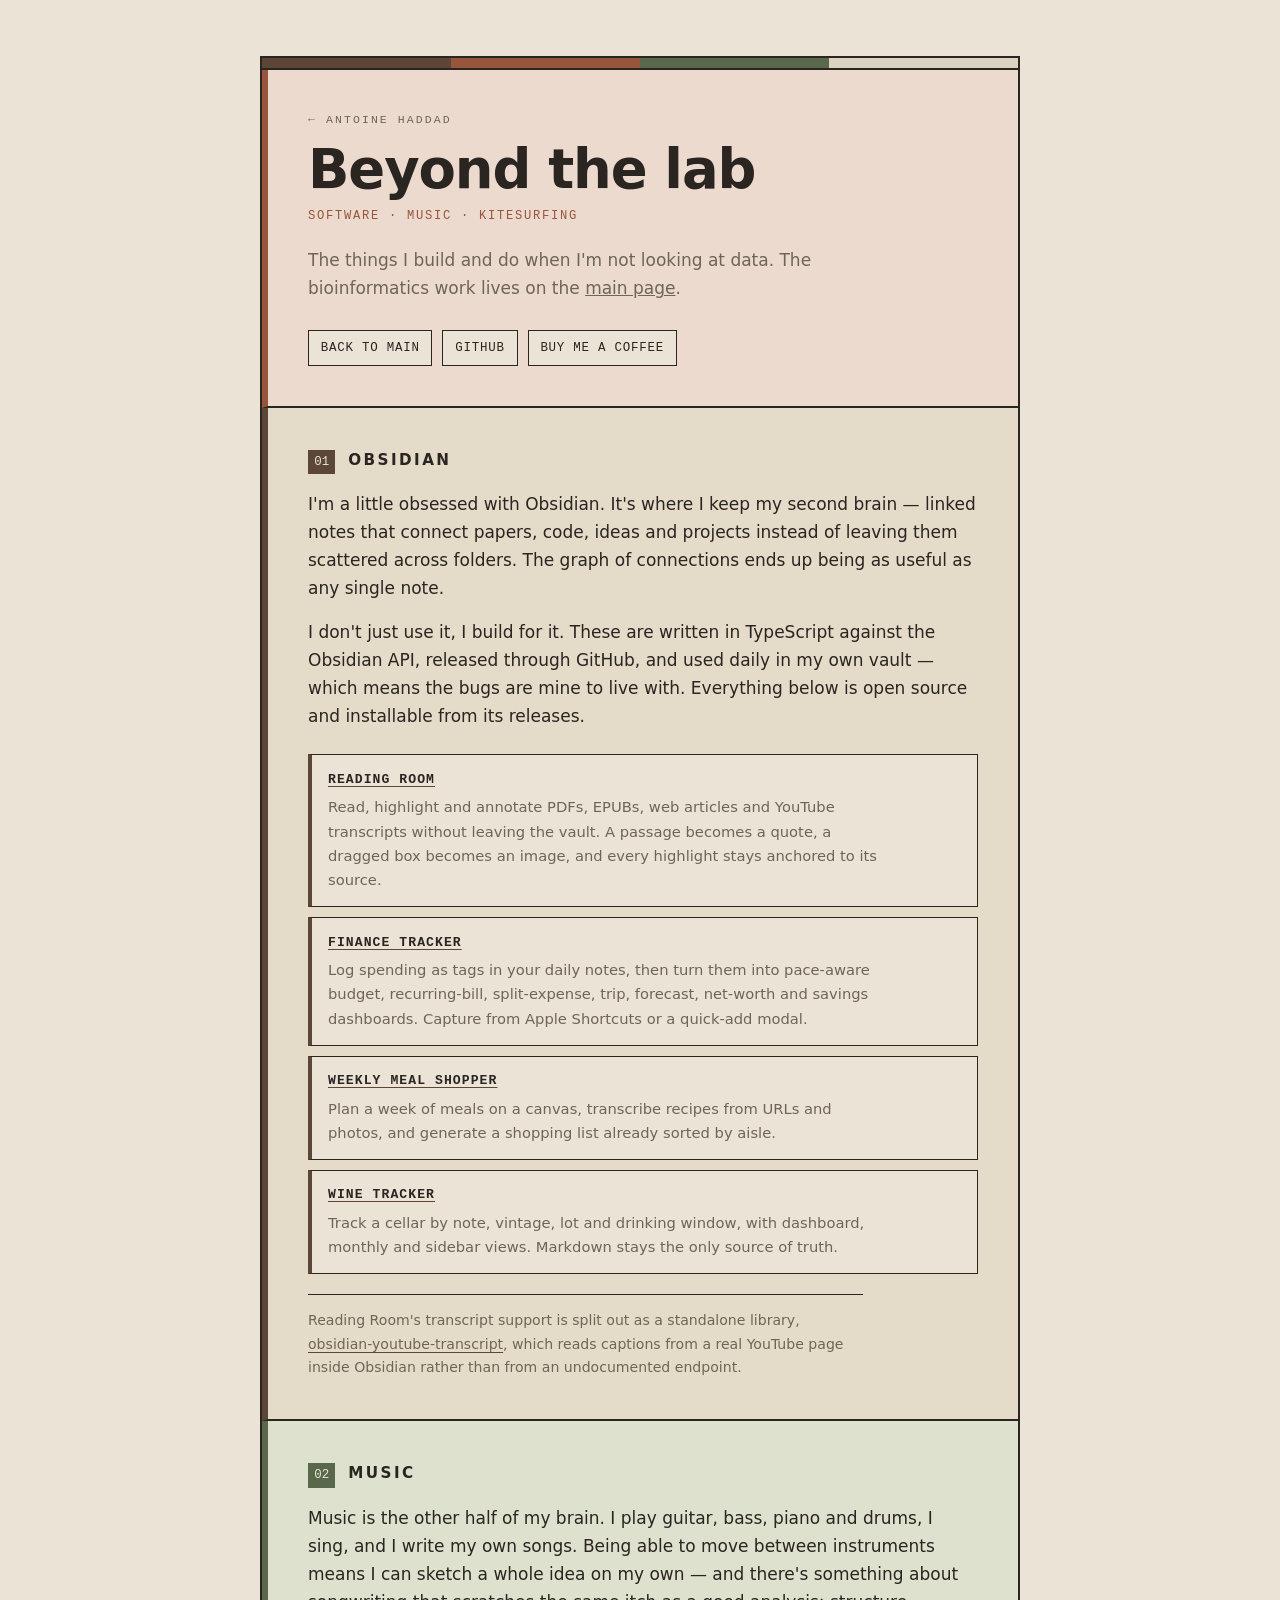
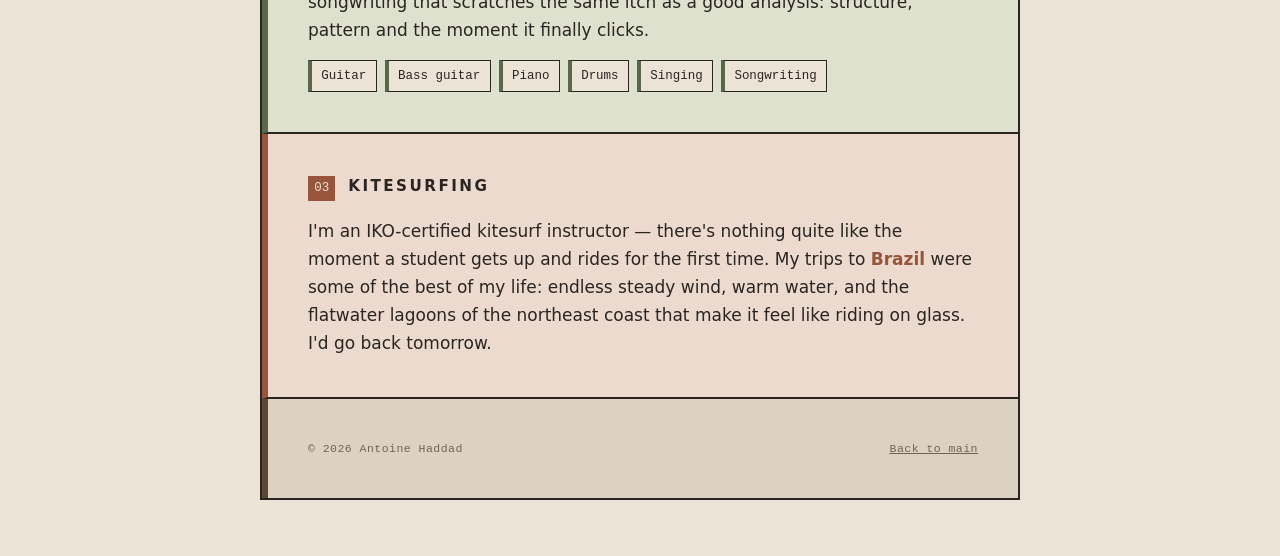
==== beyond.html @ 84c00484 "Refocus the site on bioinformatics for employers The landing page now leads with the work an employe" ====
<!DOCTYPE html>
<html lang="en">
<head>
  <meta charset="UTF-8" />
  <meta name="viewport" content="width=device-width, initial-scale=1.0" />
  <title>Beyond the lab — Antoine Haddad</title>
  <meta name="description" content="Antoine Haddad's Obsidian plugins, music and kitesurfing." />
  <meta name="author" content="Antoine Haddad" />

  <meta property="og:title" content="Beyond the lab — Antoine Haddad" />
  <meta property="og:description" content="Obsidian plugins, music and kitesurfing." />
  <meta property="og:type" content="website" />
  <meta property="og:url" content="https://antoinejhaddad.com/beyond.html" />

  <link rel="icon" type="image/svg+xml" href="favicon.svg" />
  <link rel="stylesheet" href="styles.css" />
</head>
<body>
  <main class="frame">

    <div class="palette" aria-hidden="true">
      <span style="background:var(--brown)"></span>
      <span style="background:var(--rust)"></span>
      <span style="background:var(--green)"></span>
      <span style="background:var(--paper-2)"></span>
    </div>

    <!-- ===== HERO ===== -->
    <header class="hero">
      <div class="hero-grid">
        <div class="hero-text">
          <p class="eyebrow"><a href="index.html">← Antoine Haddad</a></p>
          <h1>Beyond&nbsp;the&nbsp;lab</h1>
          <p class="role">Software · Music · Kitesurfing</p>
          <p class="lede">
            The things I build and do when I'm not looking at data. The
            bioinformatics work lives on the <a href="index.html">main
            page</a>.
          </p>

          <nav class="chips" aria-label="Links">
            <a class="chip" href="index.html">Back to main</a>
            <a class="chip" href="https://github.com/arangutambo" target="_blank" rel="noopener">GitHub</a>
            <a class="chip" href="https://buymeacoffee.com/tonyhad" target="_blank" rel="noopener">Buy Me a Coffee</a>
          </nav>
        </div>
      </div>
    </header>

    <!-- ===== OBSIDIAN ===== -->
    <section class="section">
      <div class="section-head">
        <span class="index">01</span>
        <h2>Obsidian</h2>
      </div>
      <p>
        I'm a little obsessed with Obsidian. It's where I keep my second
        brain — linked notes that connect papers, code, ideas and projects
        instead of leaving them scattered across folders. The graph of
        connections ends up being as useful as any single note.
      </p>
      <p>
        I don't just use it, I build for it. These are written in TypeScript
        against the Obsidian API, released through GitHub, and used daily in my
        own vault — which means the bugs are mine to live with. Everything
        below is open source and installable from its releases.
      </p>

      <ul class="plugins" aria-label="Obsidian plugins I've built">
        <li class="plugin">
          <h3><a href="https://github.com/arangutambo/democratised-read-it-later" target="_blank" rel="noopener">Reading Room</a></h3>
          <p>
            Read, highlight and annotate PDFs, EPUBs, web articles and YouTube
            transcripts without leaving the vault. A passage becomes a quote, a
            dragged box becomes an image, and every highlight stays anchored to
            its source.
          </p>
        </li>
        <li class="plugin">
          <h3><a href="https://github.com/arangutambo/finance-tracker" target="_blank" rel="noopener">Finance Tracker</a></h3>
          <p>
            Log spending as tags in your daily notes, then turn them into
            pace-aware budget, recurring-bill, split-expense, trip, forecast,
            net-worth and savings dashboards. Capture from Apple Shortcuts or a
            quick-add modal.
          </p>
        </li>
        <li class="plugin">
          <h3><a href="https://github.com/arangutambo/weekly-meal-shopper" target="_blank" rel="noopener">Weekly Meal Shopper</a></h3>
          <p>
            Plan a week of meals on a canvas, transcribe recipes from URLs and
            photos, and generate a shopping list already sorted by aisle.
          </p>
        </li>
        <li class="plugin">
          <h3><a href="https://github.com/arangutambo/wine-tracker" target="_blank" rel="noopener">Wine Tracker</a></h3>
          <p>
            Track a cellar by note, vintage, lot and drinking window, with
            dashboard, monthly and sidebar views. Markdown stays the only
            source of truth.
          </p>
        </li>
      </ul>

      <p class="aside">
        Reading Room's transcript support is split out as a standalone library,
        <a href="https://github.com/arangutambo/obsidian-youtube-transcript" target="_blank" rel="noopener">obsidian-youtube-transcript</a>,
        which reads captions from a real YouTube page inside Obsidian rather
        than from an undocumented endpoint.
      </p>
    </section>

    <!-- ===== MUSIC ===== -->
    <section class="section">
      <div class="section-head">
        <span class="index">02</span>
        <h2>Music</h2>
      </div>
      <p>
        Music is the other half of my brain. I play guitar, bass, piano and
        drums, I sing, and I write my own songs. Being able to move between
        instruments means I can sketch a whole idea on my own — and there's
        something about songwriting that scratches the same itch as a good
        analysis: structure, pattern and the moment it finally clicks.
      </p>

      <ul class="tags" aria-label="Instruments and music">
        <li>Guitar</li>
        <li>Bass guitar</li>
        <li>Piano</li>
        <li>Drums</li>
        <li>Singing</li>
        <li>Songwriting</li>
      </ul>
    </section>

    <!-- ===== KITESURFING ===== -->
    <section class="section">
      <div class="section-head">
        <span class="index">03</span>
        <h2>Kitesurfing</h2>
      </div>
      <p>
        I'm an IKO-certified kitesurf instructor — there's nothing quite like
        the moment a student gets up and rides for the first time. My trips to
        <strong>Brazil</strong> were some of the best of my life: endless
        steady wind, warm water, and the flatwater lagoons of the northeast
        coast that make it feel like riding on glass. I'd go back tomorrow.
      </p>
    </section>

    <footer class="foot">
      <span>© <span id="year">2026</span> Antoine Haddad</span>
      <span><a href="index.html">Back to main</a></span>
    </footer>

  </main>

  <script>
    document.getElementById('year').textContent = new Date().getFullYear();
  </script>
</body>
</html>
---- styles.css ----
/* =========================================================
   Antoine Haddad — palette drawn from a eucalyptus trunk:
   muddy browns, browny reds and muted forest greens
   Minimalist, squared edges, no rounded corners, no shadows.
   ========================================================= */

:root {
  --paper:    #EAE3D6;  /* pale bark / background      */
  --paper-2:  #DCD2C1;  /* second tone / fills         */
  --ink:      #2A2521;  /* warm near-black text & lines*/
  --muted:    #6E6557;  /* secondary text              */
  --brown:    #5C4736;  /* muddy brown                 */
  --rust:     #97553B;  /* browny red                  */
  --green:    #59684B;  /* muted forest green          */
  --border:   #2A2521;

  --mono: ui-monospace, SFMono-Regular, "SF Mono", Menlo, Consolas, "Liberation Mono", monospace;
  --sans: system-ui, -apple-system, "Segoe UI", Roboto, Helvetica, Arial, sans-serif;
}

* { box-sizing: border-box; }

html { -webkit-text-size-adjust: 100%; }

body {
  margin: 0;
  padding: clamp(16px, 5vw, 56px);
  background: var(--paper);
  color: var(--ink);
  font-family: var(--sans);
  font-size: 17px;
  line-height: 1.65;
  -webkit-font-smoothing: antialiased;
}

::selection { background: var(--rust); color: var(--paper); }

a { color: inherit; }

/* ---- outer frame ---- */
.frame {
  max-width: 760px;
  margin: 0 auto;
  border: 2px solid var(--border);
  background: var(--paper);
}

/* ---- palette strip ---- */
.palette {
  display: flex;
  height: 12px;
  border-bottom: 2px solid var(--border);
}
.palette span { flex: 1; }

/* ---- shared section padding ---- */
.hero,
.section,
.foot { padding: clamp(22px, 4vw, 40px); }

/* ---- hero ---- */
.hero {
  --accent: var(--rust);
  --tint: #ECDACF;
  background: var(--tint);
  border-bottom: 2px solid var(--border);
  border-left: 6px solid var(--accent);
}

/* ---- hero layout: text beside portrait ---- */
.hero-grid {
  display: flex;
  flex-wrap: wrap;
  gap: clamp(20px, 4vw, 36px);
  align-items: center;
}
.hero-text { flex: 1 1 20rem; min-width: 0; }

.portrait {
  display: block;
  width: clamp(140px, 22vw, 210px);
  aspect-ratio: 3 / 4;
  object-fit: cover;
  border: 2px solid var(--border);
  filter: grayscale(18%) contrast(1.02);
}

.eyebrow {
  margin: 0 0 0.75rem;
  font-family: var(--mono);
  font-size: 0.72rem;
  letter-spacing: 0.18em;
  text-transform: uppercase;
  color: var(--muted);
}
.eyebrow a { text-decoration: none; }
.eyebrow a:hover { color: var(--accent); }

.hero h1 {
  margin: 0;
  font-size: clamp(2.2rem, 7vw, 3.4rem);
  font-weight: 700;
  letter-spacing: -0.02em;
  line-height: 1.05;
}
.role {
  margin: 0.55rem 0 0;
  max-width: 46ch;
  font-family: var(--mono);
  font-size: 0.76rem;
  line-height: 1.6;
  letter-spacing: 0.14em;
  text-transform: uppercase;
  color: var(--accent);
}
.lede {
  margin: 1.25rem 0 1.75rem;
  max-width: 56ch;
  color: var(--muted);
}

/* ---- chips (contact / links) ---- */
.chips {
  display: flex;
  flex-wrap: wrap;
  gap: 10px;
}
.chip {
  display: inline-block;
  padding: 0.5em 0.95em;
  border: 1.5px solid var(--border);
  font-family: var(--mono);
  font-size: 0.78rem;
  letter-spacing: 0.06em;
  text-transform: uppercase;
  text-decoration: none;
  background: var(--paper);
  transition: background 120ms linear, color 120ms linear;
}
.chip:hover,
.chip:focus-visible {
  background: var(--accent, var(--ink));
  color: var(--paper);
  border-color: var(--accent, var(--ink));
  outline: none;
}

/* ---- sections ---- */
.section {
  border-bottom: 2px solid var(--border);
  border-left: 6px solid var(--accent);
  background: var(--tint);
}
/* each section carries one colour from the bark palette, top to bottom */
.section:nth-of-type(1) { --accent: var(--brown);  --tint: #E4DBC9; }
.section:nth-of-type(2) { --accent: var(--green);  --tint: #DEE1CE; }
.section:nth-of-type(3) { --accent: var(--rust);   --tint: #ECDACF; }
.section:nth-of-type(4) { --accent: var(--brown);  --tint: #E4DBC9; }
.section:nth-of-type(5) { --accent: var(--green);  --tint: #DEE1CE; }
.section:nth-of-type(6) { --accent: var(--rust);   --tint: #ECDACF; }

.section-head {
  display: flex;
  align-items: baseline;
  gap: 0.8rem;
  margin-bottom: 1rem;
}
.index {
  font-family: var(--mono);
  font-size: 0.78rem;
  color: var(--paper);
  background: var(--accent);
  padding: 0.15em 0.5em;
}
.section h2 {
  margin: 0;
  font-size: 0.95rem;
  font-weight: 700;
  letter-spacing: 0.16em;
  text-transform: uppercase;
}
.section p { margin: 0 0 1rem; max-width: 62ch; }
.section p:last-child { margin-bottom: 0; }

.section a { text-decoration: underline; text-decoration-color: var(--accent); text-underline-offset: 3px; }
.section a:hover { color: var(--accent); }

em { color: var(--accent); font-style: normal; border-bottom: 1px solid var(--accent); }
strong { color: var(--rust); }

/* ---- tag lists (skills / instruments) ---- */
.tags {
  list-style: none;
  display: flex;
  flex-wrap: wrap;
  gap: 8px;
  margin: 0;
  padding: 0;
}
.tags li {
  padding: 0.4em 0.75em;
  border: 1.5px solid var(--border);
  border-left: 4px solid var(--accent);
  font-family: var(--mono);
  font-size: 0.78rem;
  background: var(--paper);
  transition: background 120ms linear, color 120ms linear;
}
.tags li:hover { background: var(--accent); color: var(--paper); }

/* ---- plugin list ---- */
.plugins {
  list-style: none;
  margin: 1.5rem 0 1.25rem;
  padding: 0;
  display: grid;
  gap: 10px;
}
.plugin,
.project {
  padding: 0.85rem 1rem;
  border: 1.5px solid var(--border);
  border-left: 4px solid var(--accent);
  background: var(--paper);
  transition: background 120ms linear;
}
.plugin:hover { background: var(--paper-2); }
.project { margin-top: 1.5rem; }
.plugin h3,
.project h3 {
  margin: 0 0 0.3rem;
  font-family: var(--mono);
  font-size: 0.82rem;
  font-weight: 700;
  letter-spacing: 0.08em;
  text-transform: uppercase;
}
.section .plugin p,
.section .project p {
  margin: 0;
  font-size: 0.92rem;
  color: var(--muted);
  max-width: 60ch;
}
.section .project p + p { margin-top: 0.7rem; }
.section .project .project-meta {
  margin-bottom: 0.7rem;
  font-family: var(--mono);
  font-size: 0.7rem;
  letter-spacing: 0.1em;
  text-transform: uppercase;
  color: var(--accent);
}

/* ---- trailing aside ---- */
.aside {
  font-size: 0.88rem;
  color: var(--muted);
  border-top: 1.5px solid var(--border);
  padding-top: 0.9rem;
}

/* ---- timeline (education / experience) ---- */
.timeline { margin-top: 1.4rem; }
.timeline .tl-entry {
  padding: 0 0 0 1rem;
  border-left: 4px solid var(--accent);
  margin-bottom: 1.4rem;
}
.timeline .tl-entry:last-child { margin-bottom: 0; }
.timeline .tl-entry h3 {
  margin: 0 0 0.2rem;
  font-size: 1rem;
  font-weight: 700;
  letter-spacing: -0.005em;
}
.section .timeline .tl-entry .role-meta {
  margin: 0 0 0.5rem;
  font-family: var(--mono);
  font-size: 0.7rem;
  letter-spacing: 0.1em;
  text-transform: uppercase;
  color: var(--accent);
}
.section .timeline .tl-entry p {
  margin: 0 0 0.5rem;
  font-size: 0.92rem;
  color: var(--muted);
  max-width: 60ch;
}
.section .timeline .tl-entry p:last-child { margin-bottom: 0; }

/* ---- key/value rows ---- */
.rows { margin-top: 1.5rem; border-top: 1.5px solid var(--border); }
.row {
  display: flex;
  gap: 1rem;
  padding: 0.7rem 0;
  border-bottom: 1.5px solid var(--border);
}
.row-label {
  flex: 0 0 7.5rem;
  font-family: var(--mono);
  font-size: 0.72rem;
  letter-spacing: 0.1em;
  text-transform: uppercase;
  color: var(--accent);
  padding-top: 0.15rem;
}
.row-body { color: var(--muted); }

/* ---- contact email ---- */
.email {
  font-family: var(--mono);
  font-size: clamp(1rem, 3vw, 1.3rem);
}
.email a { text-decoration-color: var(--rust); }

/* ---- footer ---- */
.foot {
  --accent: var(--brown);
  display: flex;
  flex-wrap: wrap;
  justify-content: space-between;
  gap: 0.5rem;
  font-family: var(--mono);
  font-size: 0.72rem;
  letter-spacing: 0.04em;
  color: var(--muted);
  background: var(--paper-2);
  border-left: 6px solid var(--accent);
}

/* ---- responsive ---- */
@media (max-width: 620px) {
  .portrait { width: clamp(120px, 40vw, 170px); }
}

@media (max-width: 480px) {
  .row { flex-direction: column; gap: 0.15rem; }
  .row-label { flex-basis: auto; }
  .foot { flex-direction: column; }
}
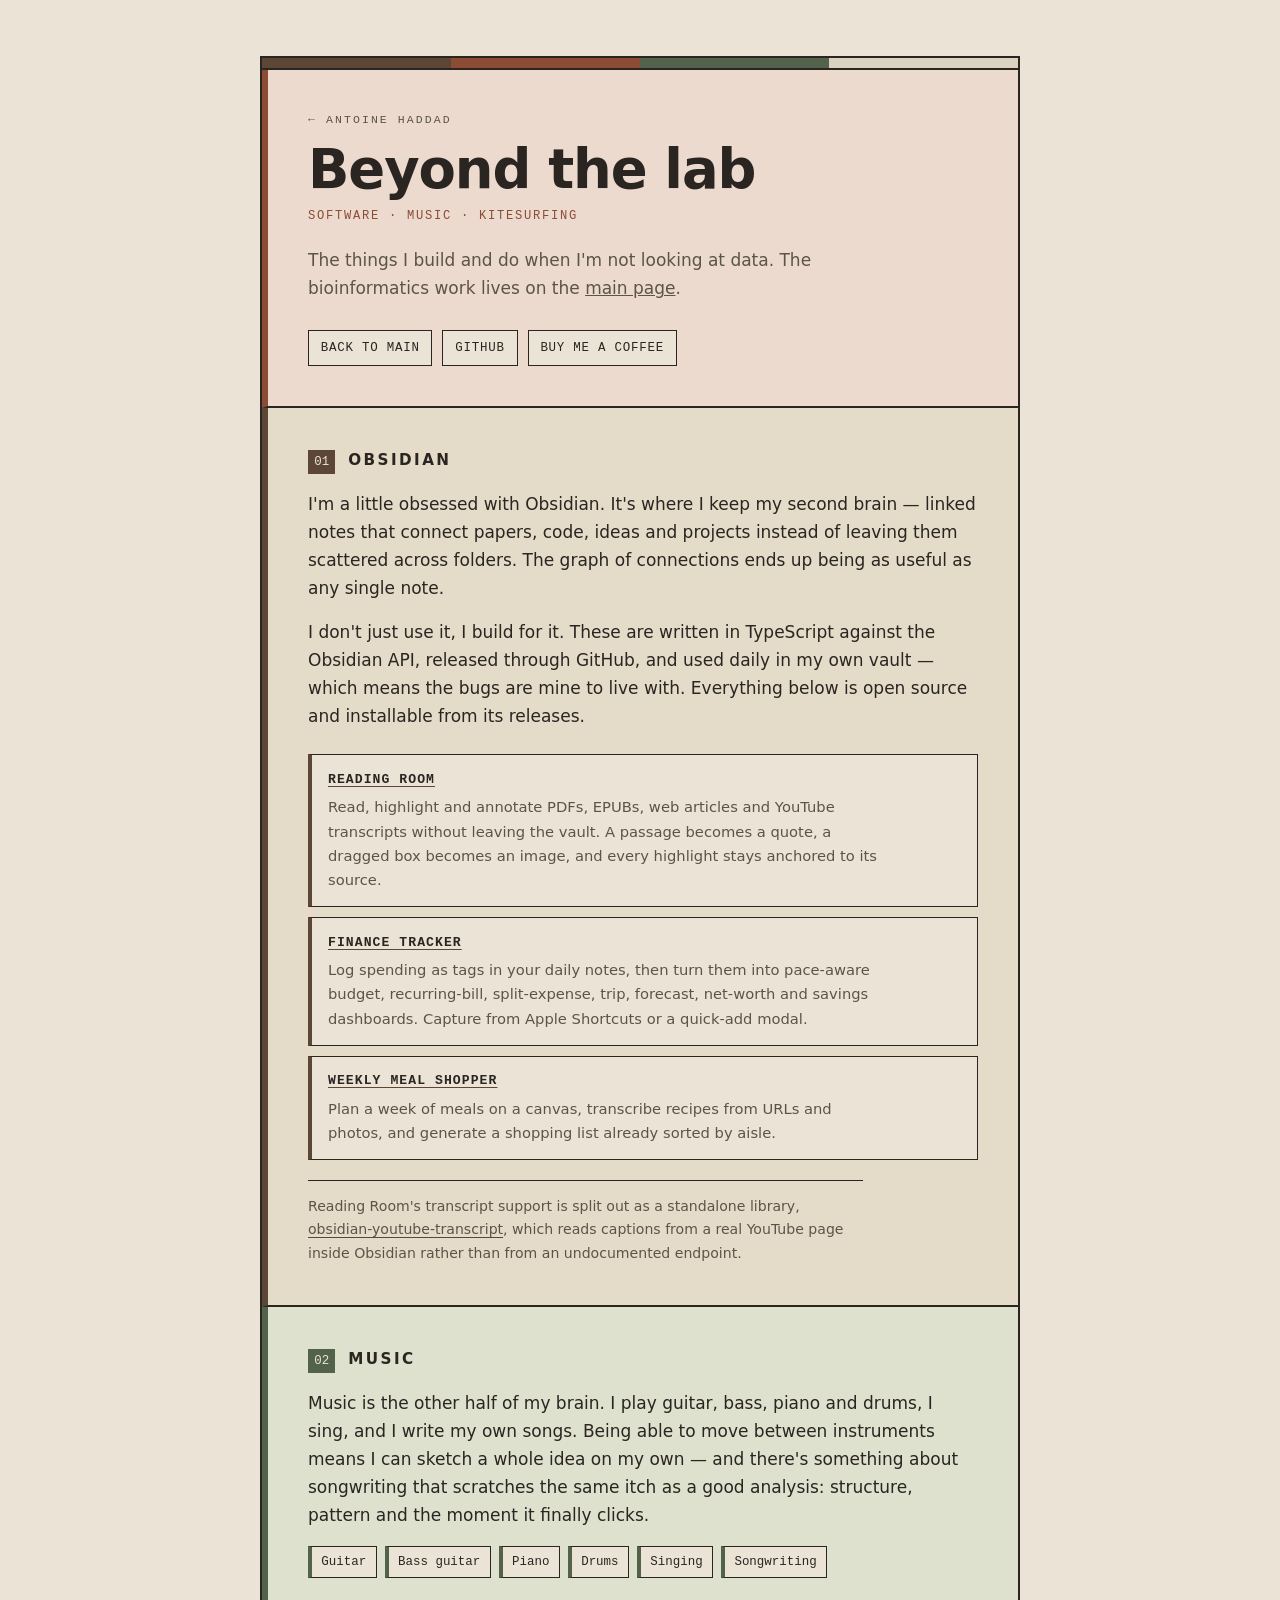
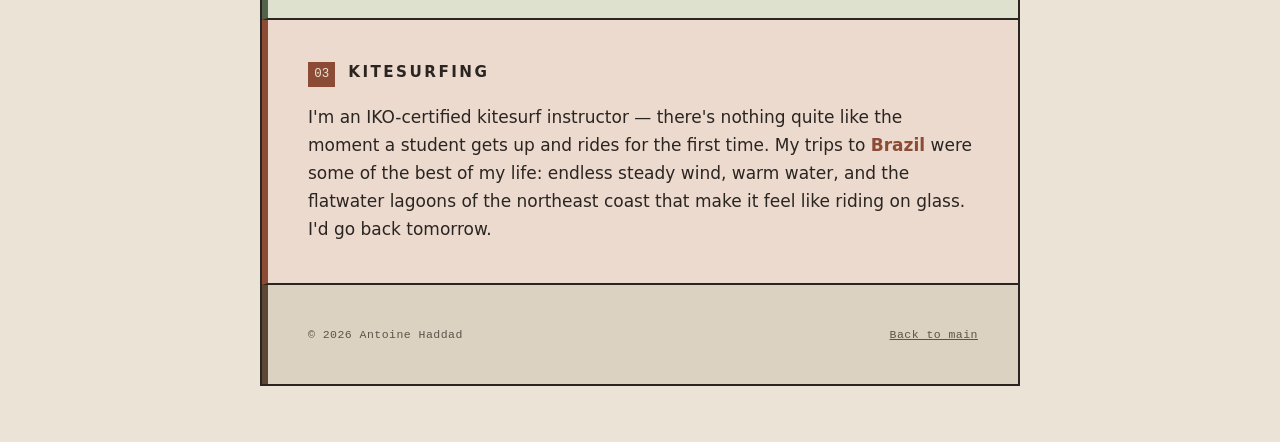
==== commit 7ad6e392: "Remove the Wine Tracker entry from the plugins page; update plugin count" ====
--- a/beyond.html
+++ b/beyond.html
@@ -92,14 +92,6 @@
             photos, and generate a shopping list already sorted by aisle.
           </p>
         </li>
-        <li class="plugin">
-          <h3><a href="https://github.com/arangutambo/wine-tracker" target="_blank" rel="noopener">Wine Tracker</a></h3>
-          <p>
-            Track a cellar by note, vintage, lot and drinking window, with
-            dashboard, monthly and sidebar views. Markdown stays the only
-            source of truth.
-          </p>
-        </li>
       </ul>
 
       <p class="aside">
--- a/styles.css
+++ b/styles.css
@@ -8,10 +8,10 @@
   --paper:    #EAE3D6;  /* pale bark / background      */
   --paper-2:  #DCD2C1;  /* second tone / fills         */
   --ink:      #2A2521;  /* warm near-black text & lines*/
-  --muted:    #6E6557;  /* secondary text              */
+  --muted:    #5C5448;  /* secondary text              */
   --brown:    #5C4736;  /* muddy brown                 */
-  --rust:     #97553B;  /* browny red                  */
-  --green:    #59684B;  /* muted forest green          */
+  --rust:     #8C4B34;  /* browny red                  */
+  --green:    #53624A;  /* muted forest green          */
   --border:   #2A2521;
 
   --mono: ui-monospace, SFMono-Regular, "SF Mono", Menlo, Consolas, "Liberation Mono", monospace;
